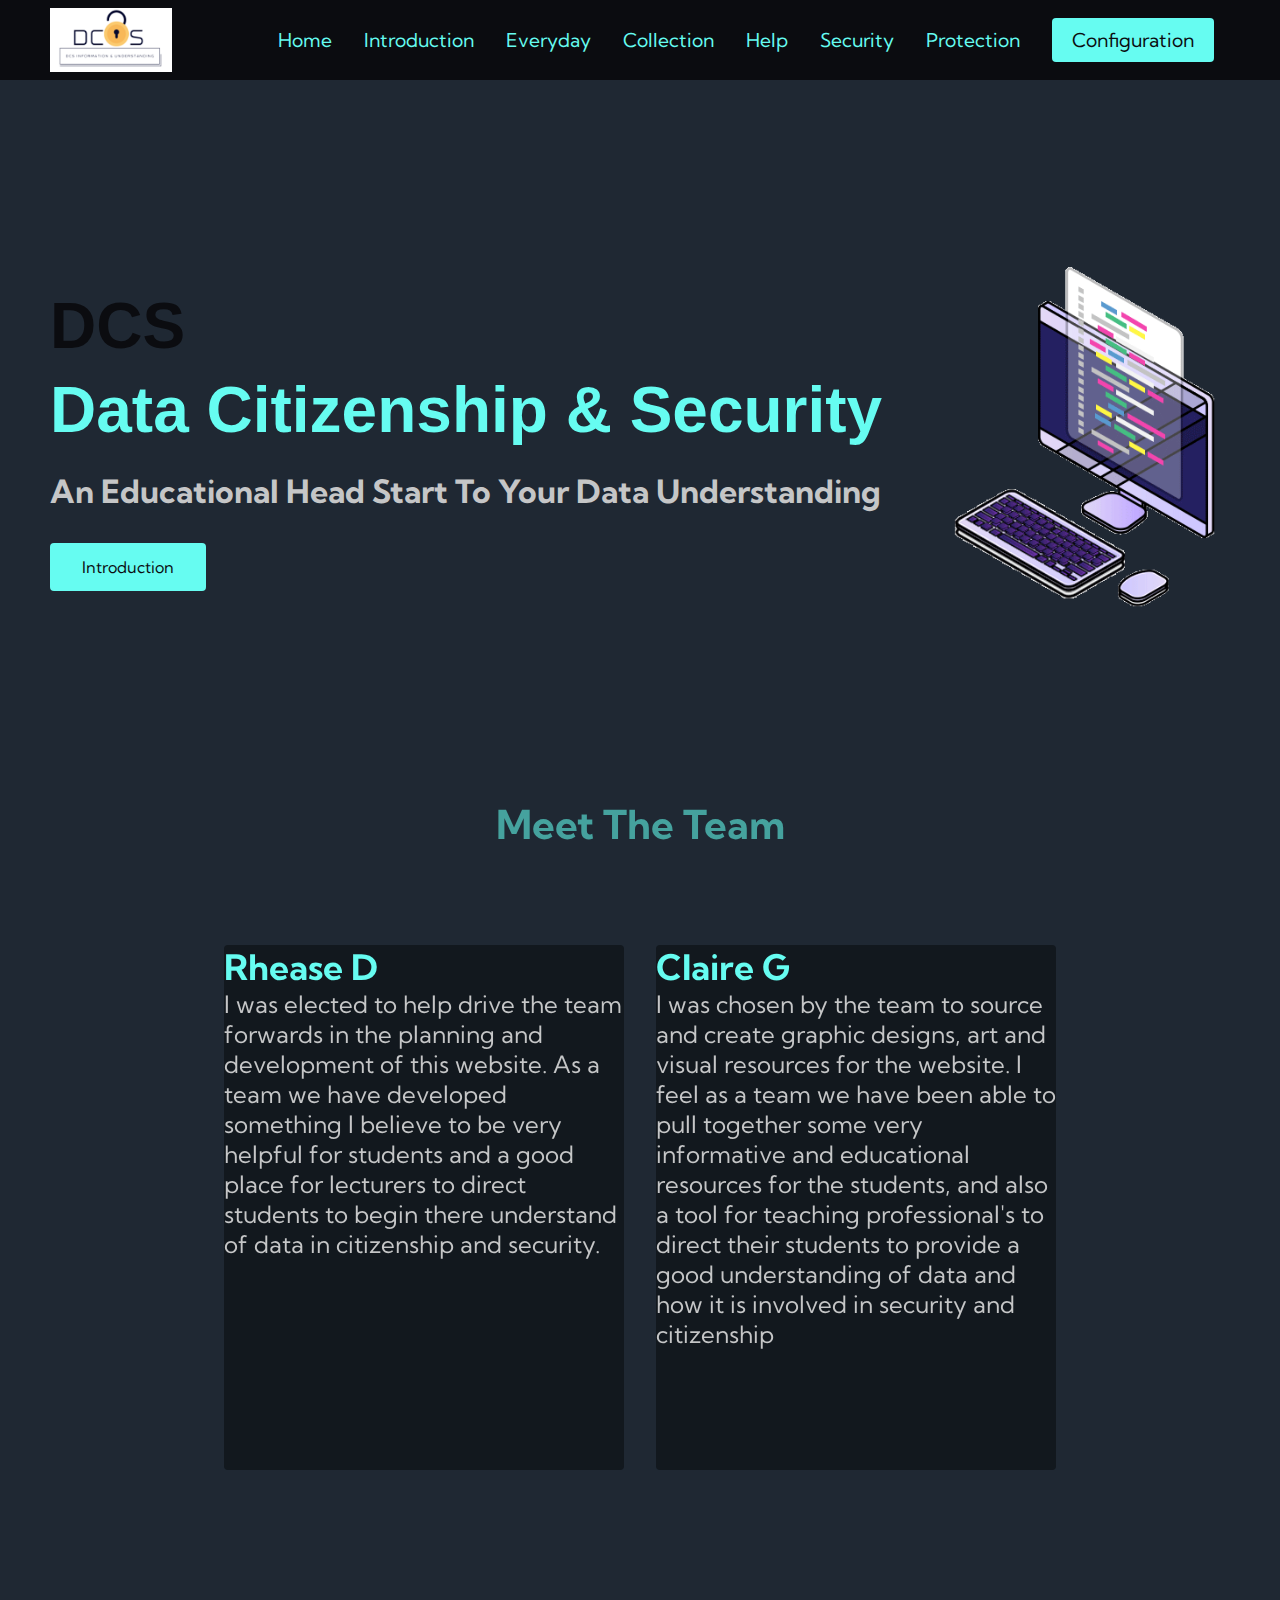
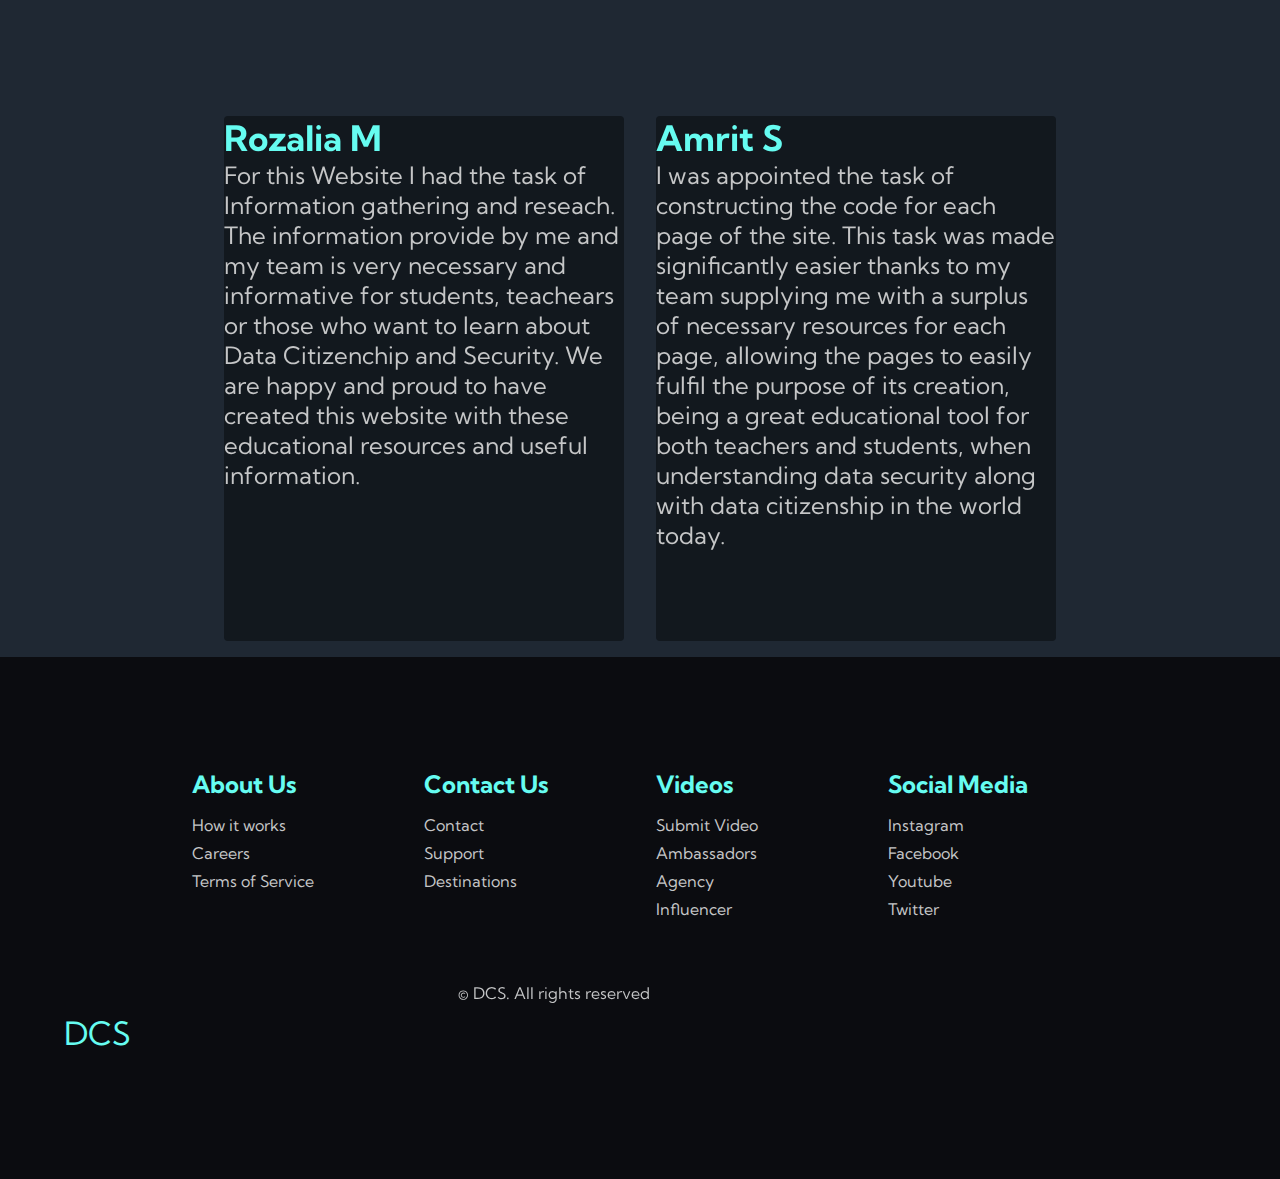
==== index.html @ 59d3f9f5 "Add files via upload" ====
<!DOCTYPE html>
<html lang="en">
  <head>
    <meta charset="UTF-8" />
    <meta name="viewport" content="width=device-width, initial-scale=1.0" />
    <title>DCS</title>
    <link rel="stylesheet" href="styles.css" />
    
    <link rel="stylesheet"
      href="https://stackpath.bootstrapcdn.com/bootstrap/5.0.0-alpha1/css/bootstrap.min.css" 
      integrity="sha384-r4NyP46KrjDleawBgD5tp8Y7UzmLA05oM1iAEQ17CSuDqnUK2+k9luXQOfXJCJ4I" 
      crossorigin="anonymous">
    <link
      rel="stylesheet"
      href="https://use.fontawesome.com/releases/v5.14.0/css/all.css"
      integrity="sha384-HzLeBuhoNPvSl5KYnjx0BT+WB0QEEqLprO+NBkkk5gbc67FTaL7XIGa2w1L0Xbgc"
      crossorigin="anonymous"
    />
    <link
      href="https://fonts.googleapis.com/css2?family=Kumbh+Sans:wght@400;700&display=swap"
      rel="stylesheet"
    />
    <script src="https://cdn.jsdelivr.net/npm/popper.js@1.16.0/dist/umd/popper.min.js" 
    integrity="sha384-Q6E9RHvbIyZFJoft+2mJbHaEWldlvI9IOYy5n3zV9zzTtmI3UksdQRVvoxMfooAo" 
    crossorigin="anonymous"></script>
    <script src="https://stackpath.bootstrapcdn.com/bootstrap/5.0.0-alpha1/js/bootstrap.min.js" 
    integrity="sha384-oesi62hOLfzrys4LxRF63OJCXdXDipiYWBnvTl9Y9/TRlw5xlKIEHpNyvvDShgf/" 
    crossorigin="anonymous"></script>

  </head>
  <body>
    
    <nav class="py-3 navbar navbar-expand-lg fixed-top auto-hiding-navbar">
      <div class="navbar__container">
        <a href="/" id="navbar__logo"><img id="nav__img" src="images/slogo.png"/></i></a>
        <div class="navbar__toggle" id="mobile-menu">
          <span class="bar"></span> <span class="bar"></span>
          <span class="bar"></span>
        </div>
        <ul class="navbar__menu">
          <li class="navbar__item">
            <a href="index.html" class="navbar__links">Home</a>
          </li>
          <li class="navbar__item">
            <a href="intro.html" class="navbar__links">Introduction</a>
          </li>
          <li class="navbar__item">
            <a href="every.html" class="navbar__links">Everyday</a>
          </li>
          <li class="navbar__item">
            <a href="collection.html" class="navbar__links">Collection</a>
          </li>
          <li class="navbar__item">
            <a href="helps.html" class="navbar__links">Help</a>
          </li>
            <li class="navbar__item">
              <a href="security.html" class="navbar__links">Security</a>
            </li>
            <li class="navbar__item">
              <a href="protection.html" class="navbar__links">Protection</a>
            </li>
          <li class="navbar__btn"><a href="config.html" class="button">Configuration</a></li>
        </ul>

      </div>
    </nav>

    
    <div class="main">
      <div class="main__container">
        <div class="main__content">
          <h1>DCS</h1>
          <h2>Data Citizenship & Security</h2>
          <p>An Educational Head Start To Your Data Understanding</p>
          <button class="main__btn"><a href="intro.html">Introduction</a></button>
        </div>
        <div class="main__img--container">
          <img id="main__img6" src="images/pc.gif"/>
        </div>
      </div>
    </div>

   
    <div class="services">
      <h1>Meet The Team</h1>
      <div class="services__container">
        <div class="services__card">
          <h4>Rhease D</h4>
          <p2>I was elected to help drive the team forwards in the planning and development of this website. As a team we have developed something I believe to be very helpful for students and a good place for lecturers to direct students to begin there understand of data in citizenship and security.  </p2>
        </div>
        <div class="services__container">
          <div class="services__card">
            <h4>Claire G</h4>
            <p2>I was chosen by the team to source and create graphic designs, art and visual resources for the website. I feel as a team we have been able to pull together some very informative and educational resources for the students, and also a tool for teaching professional's to direct their students to provide a good understanding of data and how it is involved in security and citizenship</p2>
          </div>

          </div>
        </div>
      </div>
    </div>

        <div class="services">
      <div class="services__container">
        
          <div class="services__container">
            <div class="services__card">
              <h4>Rozalia M</h4>
              <p2>For this Website I had the task of Information gathering and reseach.
              The information provide by me and my team is very necessary and informative for students, teachears or those who want to learn about Data Citizenchip and Security.
                We are happy and proud to have created this website with these educational resources and useful information.
              </p2>
            </div>
        <div class="services__container">    
          <div class="services__card">
            <h4>Amrit S</h4>
            <p2>I was appointed the task of constructing the code for each page of the site. This task was made significantly easier thanks to my team supplying me with a surplus of necessary resources for each page, allowing the pages to easily fulfil the purpose of its creation, being a great educational tool for both teachers and students, when understanding data security along with data citizenship in the world today.</p2>
          </div>
        </div>
      </div>
    </div>


    <div class="footer__container">
      <div class="footer__links">
        <div class="footer__link--wrapper">
          <div class="footer__link--items">
            <h2>About Us</h2>
            <a href="/sign__up">How it works</a>
            <a href="/">Careers</a>
            <a href="/">Terms of Service</a>
          </div>
          <div class="footer__link--items">
            <h2>Contact Us</h2>
            <a href="/">Contact</a> <a href="/">Support</a>
            <a href="/">Destinations</a>
          </div>
        </div>
        <div class="footer__link--wrapper">
          <div class="footer__link--items">
            <h2>Videos</h2>
            <a href="/">Submit Video</a> <a href="/">Ambassadors</a>
            <a href="/">Agency</a> <a href="/">Influencer</a>
          </div>
          <div class="footer__link--items">
            <h2>Social Media</h2>
            <a href="/">Instagram</a> <a href="/">Facebook</a>
            <a href="/">Youtube</a> <a href="/">Twitter</a>
          </div>
        </div>
      </div>
      <section class="social__media">
        <div class="social__media--wrap">
          <div class="footer__logo">
            <a href="/" id="footer__logo"></i>DCS</a>
          </div>
          <p class="website__rights">© DCS. All rights reserved</p>
          <div class="social__icons">
            <a class="social__icon--link" href="/" target="_blank" aria-label="Facebook">
              <i class="fab fa-facebook"></i>
            </a>
            <a class="social__icon--link" href="/" target="_blank" aria-label="Instagram">
              <i class="fab fa-instagram"></i>
            </a>
            <a class="social__icon--link" href="/" target="_blank" aria-label="Youtube">
              <i class="fab fa-youtube"></i>
            </a>
            <a class="social__icon--link" href="/" target="_blank" aria-label="Twitter">
              <i class="fab fa-twitter"></i>
            </a>
            <a class="social__icon--link" href="/" target="_blank" aria-label="LinkedIn">
              <i class="fab fa-linkedin"></i>
            </a>
          </div>
        </div>
      </section>
    </div>
    <script src="app.js"></script>
  </body>
</html>
    
   

    
</html>
---- styles.css ----
html, body{
    width: 100%;
    height: 100%;
    margin: 0px;
    padding: 0px;
  background: #1f2833;
}

.slidecontainer{
  width: 100%;
  height: 100vh;
  background: #1f2833;
  display: flex;
  align-items: center;
  justify-content: center;
}
.swiper .swiper-button-prev, .swiper-button-next{
  color: #66fcf1;
}

.swiper .swiper-pagination-bullet-active{
  background-color: #66fcf1;
}

.swiper {
  width: 80%;
  height: fit-content;
}
.swiper-slide img{
  width: 100%;
  height: fit-content;
}

.box{
  width: 40%;
  height: 50%;
  box-shadow: 0 0 25px -3px rgba(0,0,0,0.4);
  display: flex;
  text-align: right;
  
}
.box img{
  width: 100%;
  height: 100%;
}


* {
    box-sizing: border-box;
    margin: 0;
    padding: 0;
    font-family: 'kumbh Sans', sans-serif;
  }

 .header {
   color: #0d7ef8; 
   font-family: 'impact', sans-serif;
 }
  
  .navbar {
    background: #0b0c10;
    height: 80px;
    display: flex;
    justify-content: center;
    align-items: center;
    font-size: 1.2rem;
    position: sticky;
    top: 0;
    z-index: 999;
  }
  
  .navbar__container {
    display: flex;
    justify-content: space-between;
    height: 80px;
    z-index: 1;
    width: 100%;
    margin-right: auto;
    margin-left: auto;
    padding-right: 50px;
    padding-left: 50px;
  }

  #nav__img {
    height: 80%;
    width: 180%;
  }
  
  #navbar__logo {
    background-color: #1aa3ff;
    background-image: linear-gradient(to top, #1aa3ff 0%, #262626 100%);
    background-size: 100%;
    -webkit-background-clip: text;
    -moz-background-clip: text;
    -webkit-text-fill-color: transparent;
    -moz-text-fill-color: transparent;
    display: flex;
    align-items: center;
    cursor: pointer;
    text-decoration: none;
    font-size: 2rem;
  }
  
  
  .navbar__menu {
    display: flex;
    align-items: center;
    list-style: none;
    text-align: center;
  }
  
  .navbar__item {
    height: 80px;
  }
  
  .navbar__links {
    color: #66fcf1;
    display: flex;
    align-items: center;
    justify-content: center;
    text-decoration: none;
    padding: 0 1rem;
    height: 100%;
  }
  
  .navbar__btn {
    display: flex;
    justify-content: center;
    align-items: center;
    padding: 0 1rem;
    width: 100%;
  }
  
  .button {
    display: flex;
    justify-content: center;
    align-items: center;
    text-decoration: none;
    padding: 10px 20px;
    height: 100%;
    width: 100%;
    border: none;
    outline: none;
    border-radius: 4px;
    background: #66fcf1;
    color: #0b0c10;
  }
  
  .button:hover {
    background: #45A29E;
    color: #0b0c10;
    transition: all 0.3s ease;
  }
  
  .navbar__links:hover {
    color: #45A29E;
    transition: all 0.3s ease;
  }
  
  @media screen and (max-width: 980px) {
    .navbar__container {
      display: flex;
      justify-content: space-between;
      height: 75px;
      z-index: 1;
      width: 100%;
      padding: 0;
      font-family: ;

    }
  
    .navbar__menu {
      display: grid;
      grid-template-columns: auto;
      margin: 0;
      width: 100%;
      position: absolute;
      top: -1000px;
      opacity: 1;
      transition: all 0.5s ease;
      height: 50vh;
      z-index: -1;
    }
  
    .navbar__menu.active {
      background: #0b0c10;
      top: 100%;
      opacity: 1;
      transition: all 0.5s ease;
      z-index: 99;
      height: 67vh;
      font-size: 1.6rem;
    }
  
    #navbar__logo {
      padding-left: 25px;
    }
  
    .navbar__toggle .bar {
      width: 25px;
      height: 3px;
      margin: 5px auto;
      transition: all 0.3s ease-in-out;
      background: #66fcf1;
    }
  
    .navbar__item {
      width: 100%;
    }
  
    .navbar__links {
      text-align: center;
      padding: 2rem;
      width: 100%;
      display: table;
    }
  
    .navbar__btn {
      padding-bottom: 2rem;
      color: #208673;
    }
  
    .button {
      display: flex;
      justify-content: center;
      align-items: center;
      width: 80%;
      height: 80px;
      margin: 0;
    }
  
    #mobile-menu {
      position: absolute;
      top: 20%;
      right: 5%;
      transform: translate(5%, 20%);
    }
  
    .navbar__toggle .bar {
      display: block;
      cursor: pointer;
    }
  
    #mobile-menu.is-active .bar:nth-child(2) {
      opacity: 0;
    }
  
    #mobile-menu.is-active .bar:nth-child(1) {
      transform: translateY(8px) rotate(45deg);
    }
  
    #mobile-menu.is-active .bar:nth-child(3) {
      transform: translateY(-8px) rotate(-45deg);
    }
  }
  
  
  .main {
    background-color: #1f2833;

  }

.main__container {
    display: flex;
    grid-template-columns: 1fr 1fr;
    align-items: center;
    justify-self: center;
    margin: auto;
    height: 80vh;
    background-color: #1f2833;
    z-index: 1;
    width: 100%;
    padding-right: 50px;
    padding-left: 50px;
  }
  
  .main__container1 {
    display: flex;
    grid-template-columns: 1fr 1fr;
    align-items: center;
    justify-self: center;
    margin: auto;
    height: 30vh;
    background-color:#1f2833;
    z-index: 1;
    width: 100%;
    padding-right: 50px;
    padding-left: 50px;
  }
  
  .main__content {
    color: #fff;
    width: 100%;
  }
  
  .main__content h1 {
    font-family: 'impact', sans-serif;
    font-size: 4rem;
    background-color: #0b0c10;
    background-size: 100%;
    -webkit-background-clip: text;
    -moz-background-clip: text;
    -webkit-text-fill-color: transparent;
    -moz-text-fill-color: transparent;
  }
  
  .main__content h2 {
    font-family: 'impact', sans-serif;
    font-size: 4rem;
    margin-top: 10px;
    background-color: #66fcf1;
    background-size: 100%;
    -webkit-background-clip: text;
    -moz-background-clip: text;
    -webkit-text-fill-color: transparent;
    -moz-text-fill-color: transparent;
  }
  
  .main__content p {
    margin-top: 1.5rem;
    font-size: 2rem;
    font-weight: 700;
    color: #C5C6C7;
  }
.main__content p2 {
    margin-top: 1rem;
    font-size: 1rem;
    font-weight: 700;
  }
  
  .main__btn {
    font-size: 1rem;
    padding: 14px 32px;
    border: none;
    border-radius: 4px;
    color: #0b0c10;
    background-color: #66fcf1;
    margin-top: 2rem;
    cursor: pointer;
    position: relative;
    transition: all 0.35s;
    outline: none;
  }
  
  .main__btn a {
    position: relative;
    z-index: 2;
    color: #0b0c10;
    text-decoration: none;
  }
  
  .main__btn:after {
    position: absolute;
    content: '';
    top: 0;
    left: 0;
    width: 0;
    height: 100%;
    background: #45A29E;
    transition: all 0.35s;
    border-radius: 4px;
  }
  
  .main__btn:hover {
    color: #fff;
  }
  
  .main__btn:hover:after {
    width: 100%;
  }
  
  .main__img--container {
    text-align: center;
  }
  #main__img6 {
    height: 120;
    width: 120%;
    border-radius: 4px;
  }
  #main__img {
    height: 80%;
    width: 80%;
    border-radius: 4px;
  }
#main__img2 {
    height: 100%;
    width: 100%;
    border-radius: 4px;
  }
#main__img3 {
    height: 250px;
    width: 400px;
    border-radius: 4px;
  } 
  #main__img5 {
    height: 100%;
    width: 100%;
    border-radius: 4px;
  }
  @media screen and (max-width: 768px) {
    .main__container {
      display: grid;
      grid-template-columns: auto;
      align-items: center;
      justify-self: center;
      width: 100%;
      margin: 0 auto;
      height: 90vh;
    }
  
    .main__content {
      text-align: center;
      margin-bottom: 4rem;
    }
  
    .main__content h1 {
      font-family: 'impact', sans-serif;
      font-size: 2.5rem;
      margin-top: 2rem;
    }
  
    .main__content h2 {
      font-family: 'impact', sans-serif;
      font-size: 3rem;
      text-align: left;
    }

    .main__content h3 {
      font-family: 'impact', sans-serif;
      font-size: 3rem;
      text-align: right;
    }
  
    .main__content p {
      margin-top: 1rem;
      font-size: 1.5rem;
    }
  }
  
  @media screen and (max-width: 600px) {
    .main__content h1 {
      font-size: 2rem;
      margin-top: 3rem;
    }
  
    .main__content h2 {
      font-size: 2rem;
    }
  
    .main__content p {
      margin-top: 2rem;
      font-size: 1.5rem;
    }
  
    .main__btn {
      padding: 12px 36px;
      margin: 2.5rem 0;
    }
  }
  
  
  .services {
    background: #1f2833;
    display: flex;
    flex-direction: column;
    align-items: center;
    height: 100%;
    width: 100%;
  }
  
  .services h1 {
    background-color: #45A29E;
    background-size: 100%;
    -webkit-background-clip: text;
    -moz-background-clip: text;
    -webkit-text-fill-color: transparent;
    -moz-text-fill-color: transparent;
    margin-bottom: 5rem;
    font-size: 2.5rem;
  }

.services h3 {
    background-color: #66fcf1;
    background-size: 100%;
    -webkit-background-clip: text;
    -moz-background-clip: text;
    -webkit-text-fill-color: transparent;
    -moz-text-fill-color: transparent;
    margin-bottom: 0rem;
    font-size: 1.3rem;
  }
.services h4 {
    background-color: #66fcf1;
    background-size: 100%;
    -webkit-background-clip: text;
    -moz-background-clip: text;
    -webkit-text-fill-color: transparent;
    -moz-text-fill-color: transparent;
    margin-bottom: 0rem;
    font-size: 2.2rem;
  }
.services ul {
    background-color: #C5C6C7;
    background-size: 100%;
    -webkit-background-clip: text;
    -moz-background-clip: text;
    -webkit-text-fill-color: transparent;
    -moz-text-fill-color: transparent;
    margin-bottom: 0rem;
    font-size: 1.2rem;
  }
  .services p {
    background-color: #C5C6C7;
    background-size: 100%;
    -webkit-background-clip: text;
    -moz-background-clip: text;
    -webkit-text-fill-color: transparent;
    -moz-text-fill-color: transparent;
    margin-bottom: 5rem;
    font-size: 1rem;
  }
.services p2 {
    background-color: #C5C6C7;
    background-size: 100%;
    -webkit-background-clip: text;
    -moz-background-clip: text;
    -webkit-text-fill-color: transparent;
    -moz-text-fill-color: transparent;
    margin-bottom: 5rem;
    font-size: 1.5rem;
  }
  
  .services__container {
    display:flex;
    justify-content: center;
    flex-wrap: wrap;
  }
  
  .services__card {
    margin: 1rem;
    height: 525px;
    width: 400px;
    border-radius: 4px;
    background-color:#12181e;
    background-size: cover;
    position: relative;
    
  }
  .services__card1 {
    margin: 1rem;
    height: 425px;
    width: 450px;
    border-radius: 4px;
    background-color:#1f2833;
    background-size: cover;
    position: relative;
    
  }
  .services__card1 {
    margin: 1rem;
    height: 425px;
    width: 400px;
    border-radius: 4px;
    background-color:#1f2833;
    background-size: cover;
    position: relative;
    
  }
  .services__card:before {
    opacity: 0.2;
  }
  
  
  .services__card h2 {
    position: Top;
    top: 350px;
    left: 30px;
    color: #66fcf1;
  }
  
  .services__card p {
    position: Middle;
    top: 400px;
    left: 30px;
    margin:auto;
  }
  
  .services__card button {
    color: #C5C6C7;
    padding: 10px 20px;
    border: none;
    outline: none;
    border-radius: 4px;
    background: #66fcf1;
    position: flex;
    top: 300px;
    left: 30px;
    font-size: 1rem;
  }
  
  .services__card button:hover {
    cursor: pointer;
    color: #45A29E;
  }

  .services__card:hover {
    transform: scale(1.075);
    transition: 0.2s ease-in;
    cursor: pointer;
  }
  
  @media screen and (max-width: 600px) {
    .services {
      height: 1600px;
      width: 100%;
    }
  
    .services h1 {
      font-size: 2rem;
      margin-top: 12rem;
    }
  
    .services h1 {
      font-size: 1.2rem;
    }
  
    .services__card {
      width: 300px;
    }
  }
  
  
  .footer__container {
    background-color: #0b0c10;
    padding: 6rem 0;
    display: flex;
    flex-direction: column;
    justify-content: center;
    align-items: center;
    width: 100%;
  }
  
  #footer__logo {
    color: #66fcf1;
    display: flex;
    align-items: center;
    cursor: pointer;
    text-decoration: none;
    font-size: 2rem;
  }
  
  .footer__links {
    width: 100%;
    max-width: 1000px;
    display: flex;
    justify-content: center;
  }
  
  .footer__link--wrapper {
    display: flex;
  }
  
  .footer__link--items {
    display: flex;
    flex-direction: column;
    align-items: flex-start;
    margin: 16px;
    text-align: left;
    width: 200px;
    box-sizing: border-box;
  }
  
  .footer__link--items h2 {
    margin-bottom: 16px;

  }
  
  .footer__link--items > h2 {
    color: #66fcf1;
  }
  
  .footer__link--items a {
    color: #C5C6C7;
    text-decoration: none;
    margin-bottom: 0.5rem;
  }
  
  .footer__link--items a:hover {
    color: #45A29E;
    transition: 0.3s ease-out;
  }
  
  
  .social__icon--link {
    color: #66fcf1;
    font-size: 24px;
  }
  .social__icon--link :hover{
    color: #45A29E;
    font-size: 24px;
  }
  
  .social__media {
    width: 100%;
  }
  
  .social__media--wrap {
    display: flex;
    justify-content: space-between;
    align-items: center;
    width: 90%;
    margin: 40px auto 0 auto;
  }
  
  .social__icons {
    display: flex;
    justify-content: space-between;
    align-items: center;
    width: 240px;
  }
  
  .social__logo {
    color: #66fcf1;
    justify-self: start;
    margin-left: 20px;
    cursor: pointer;
    text-decoration: none;
    font-size: 2rem;
    display: flex;
    align-items: center;
    margin-bottom: 16px;

  }
  .website__rights {
    color: #C5C6C7;
  }
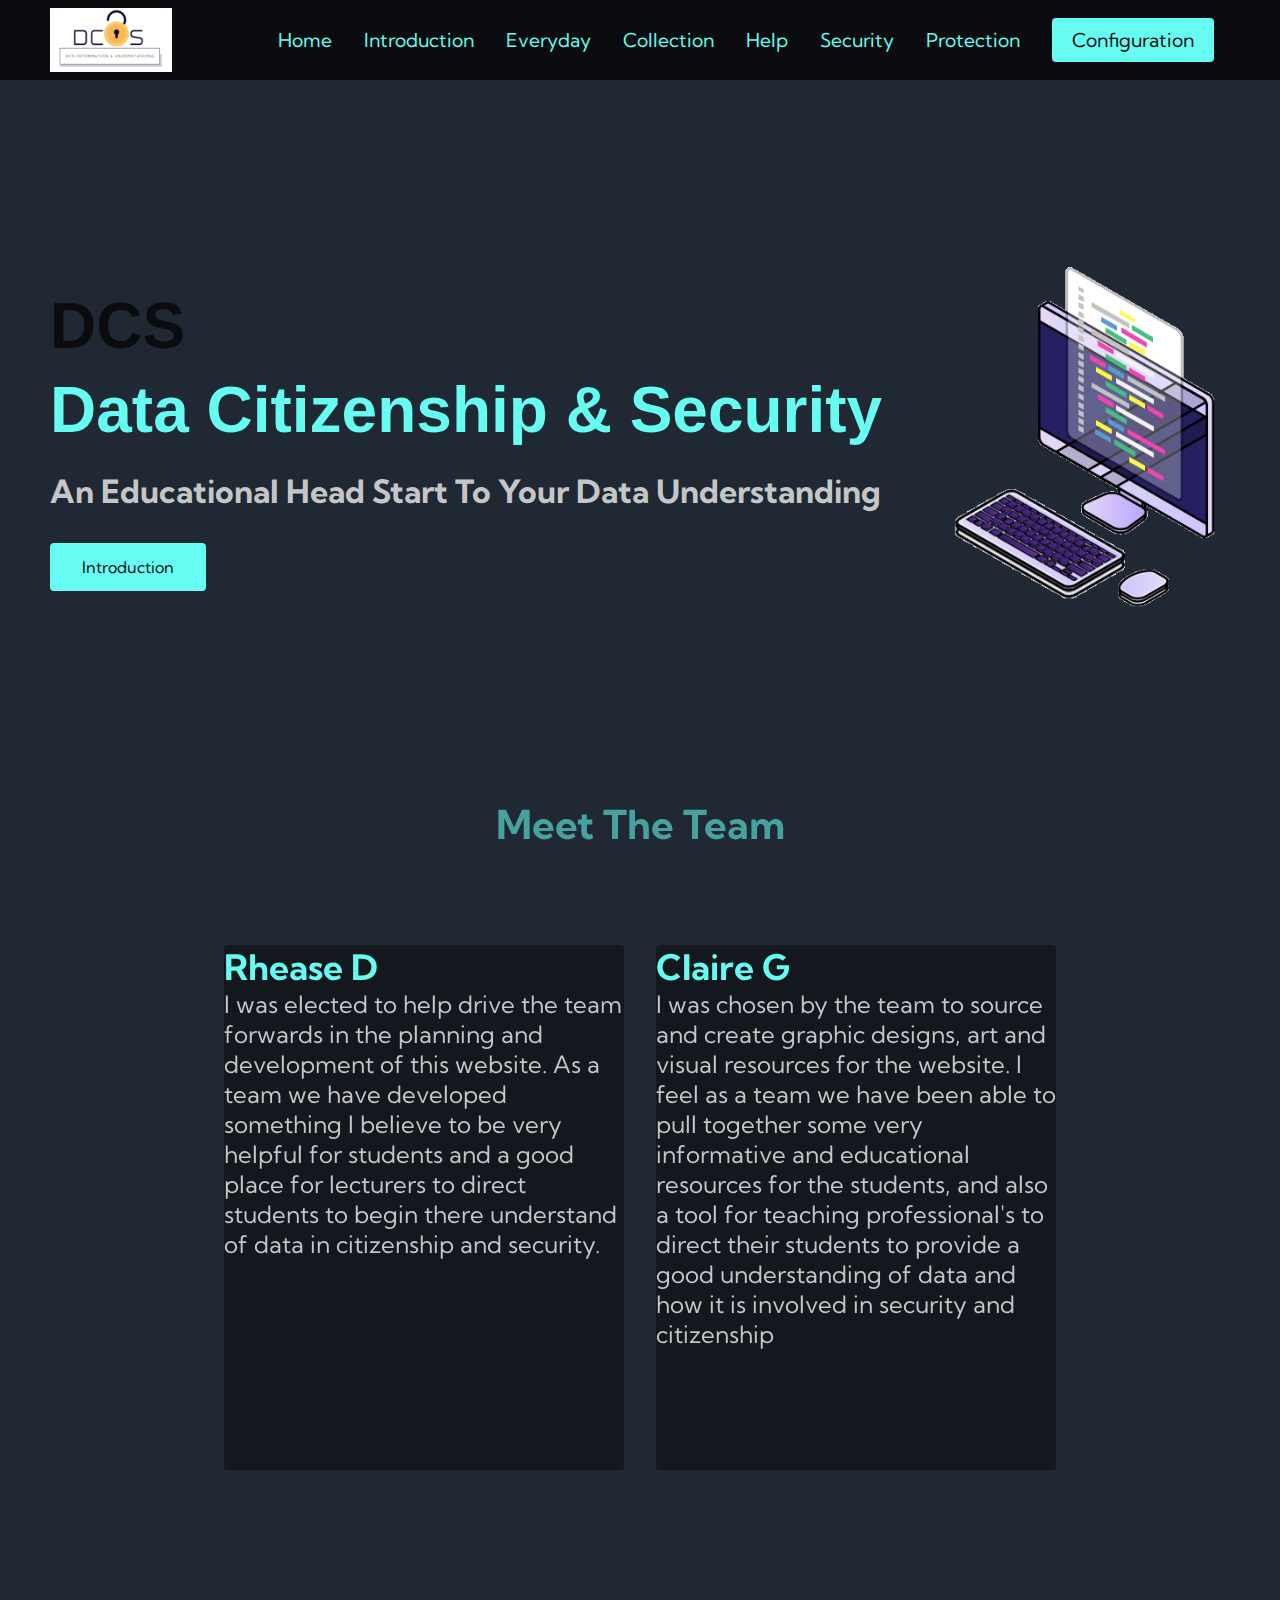
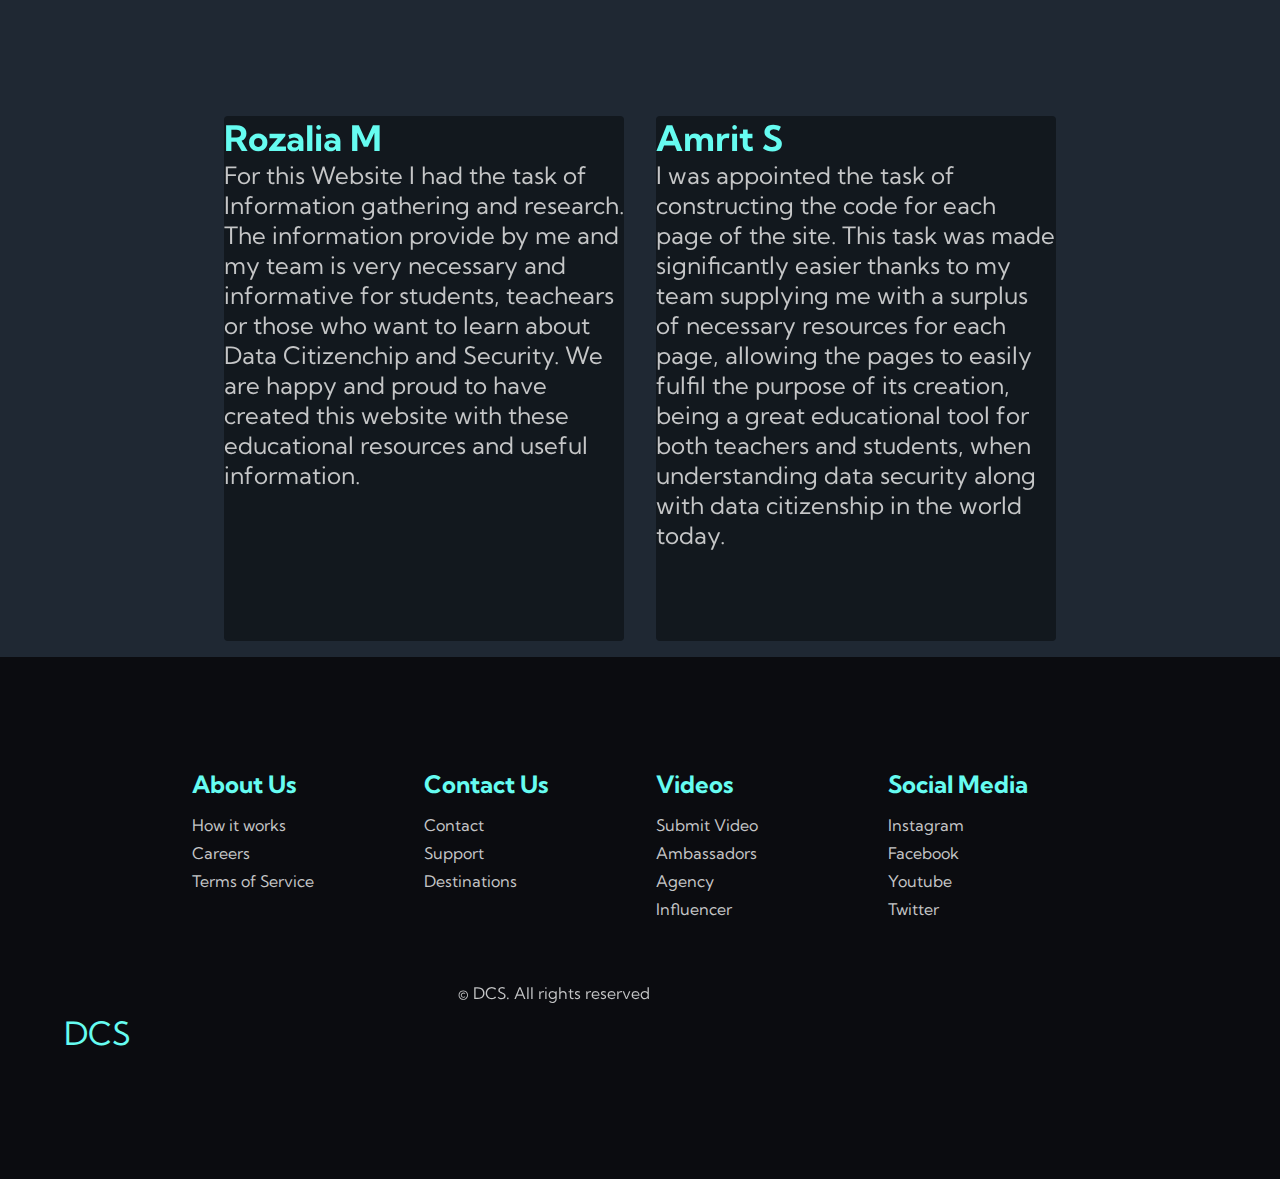
==== commit 14006446: "Update index.html" ====
--- a/index.html
+++ b/index.html
@@ -105,7 +105,7 @@
           <div class="services__container">
             <div class="services__card">
               <h4>Rozalia M</h4>
-              <p2>For this Website I had the task of Information gathering and reseach.
+              <p2>For this Website I had the task of Information gathering and research.
               The information provide by me and my team is very necessary and informative for students, teachears or those who want to learn about Data Citizenchip and Security.
                 We are happy and proud to have created this website with these educational resources and useful information.
               </p2>
@@ -181,4 +181,4 @@
    
 
     
-</html>+</html>
--- a/styles.css
+++ b/styles.css
@@ -14,7 +14,10 @@
   align-items: center;
   justify-content: center;
 }
-.swiper .swiper-button-prev, .swiper-button-next{
+.swiper .swiper-button-prev{
+  color: #66fcf1;
+}
+.swiper .swiper-button-next{
   color: #66fcf1;
 }
 
@@ -734,4 +737,4 @@
   .website__rights {
     color: #C5C6C7;
   }
-  +  
